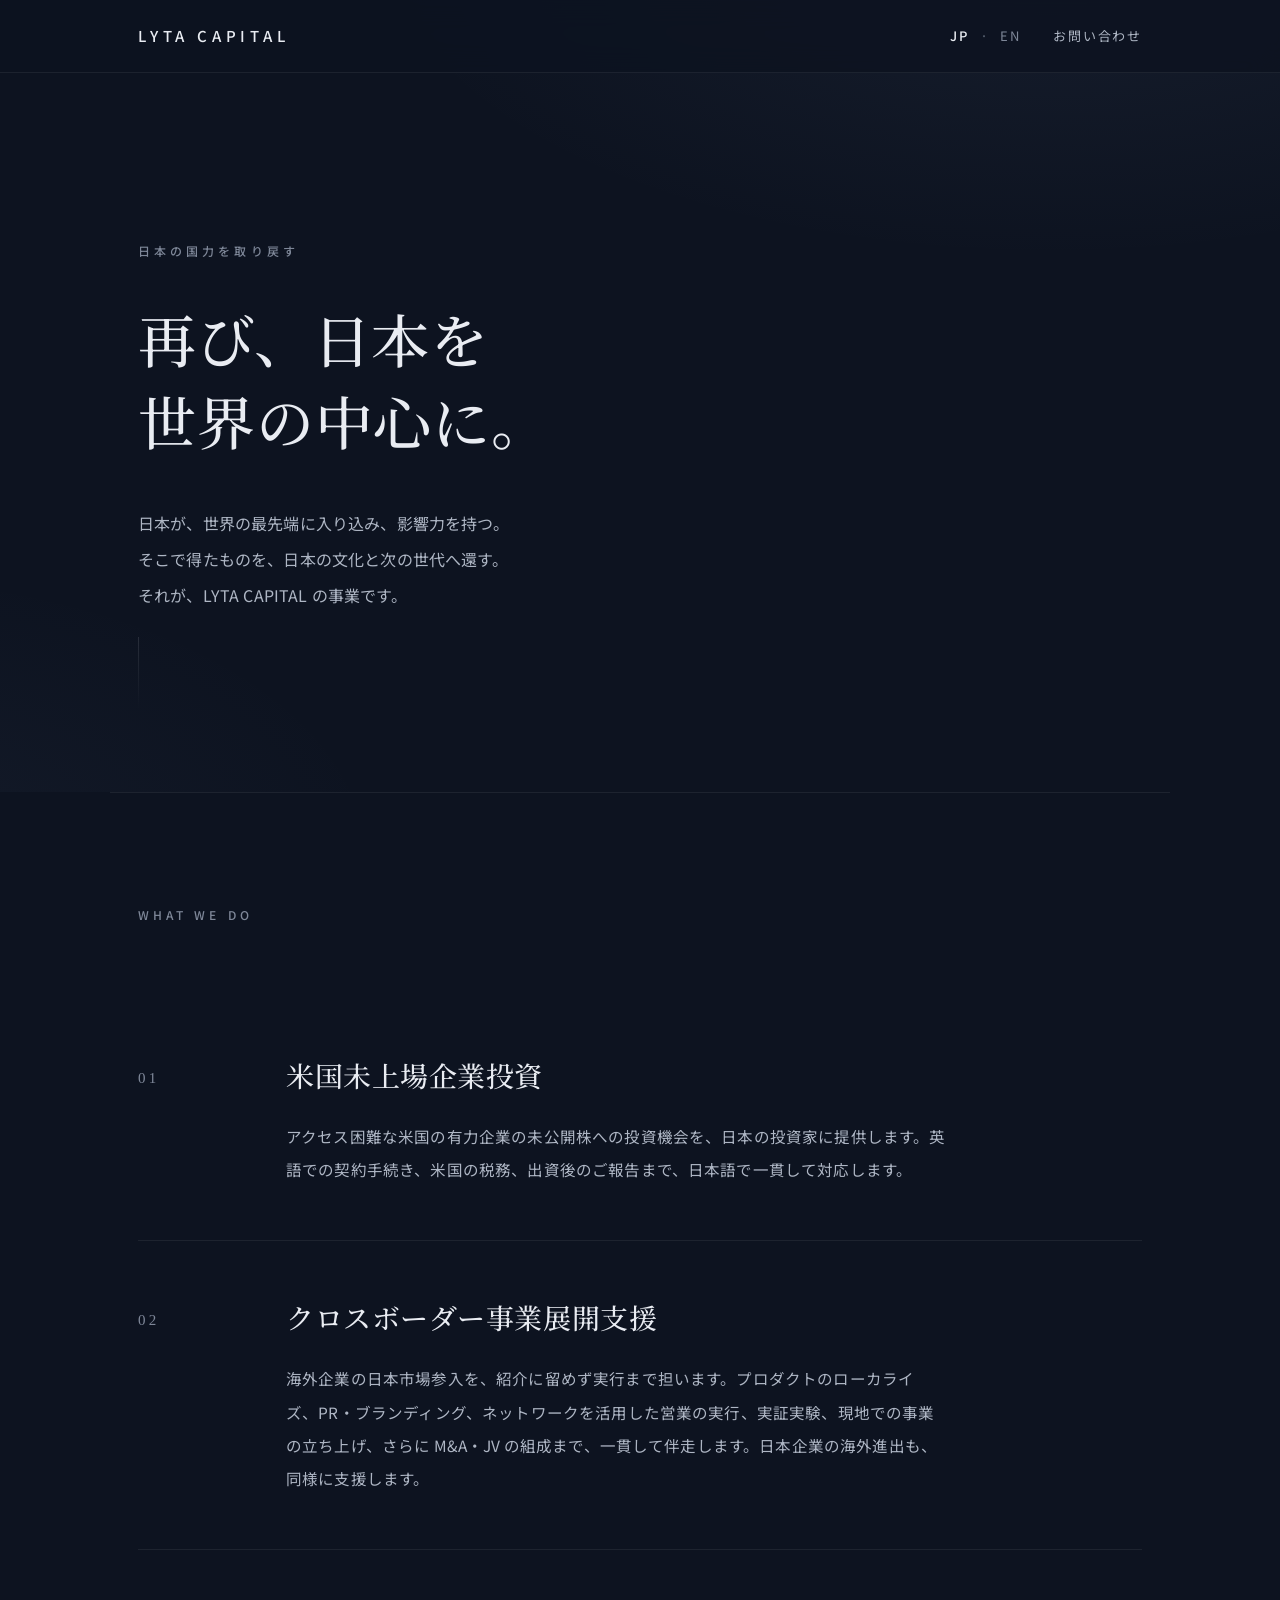
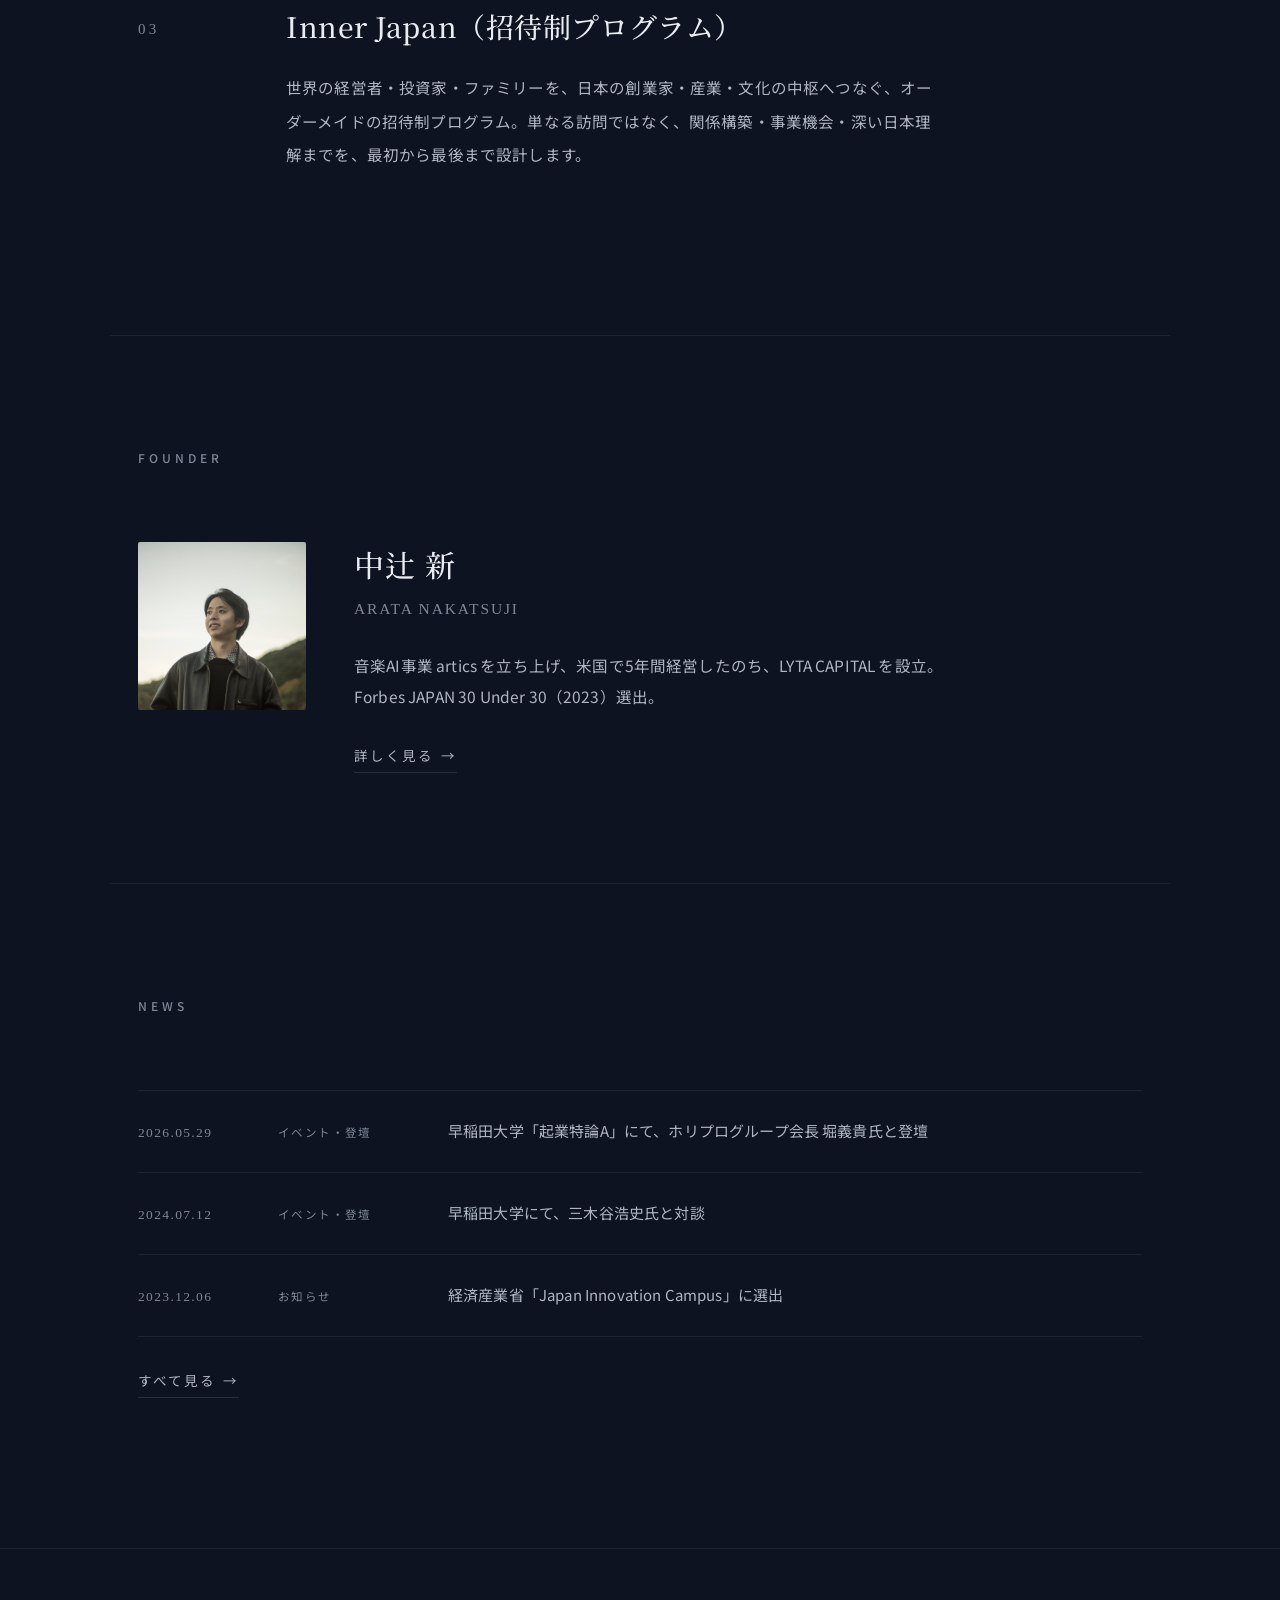
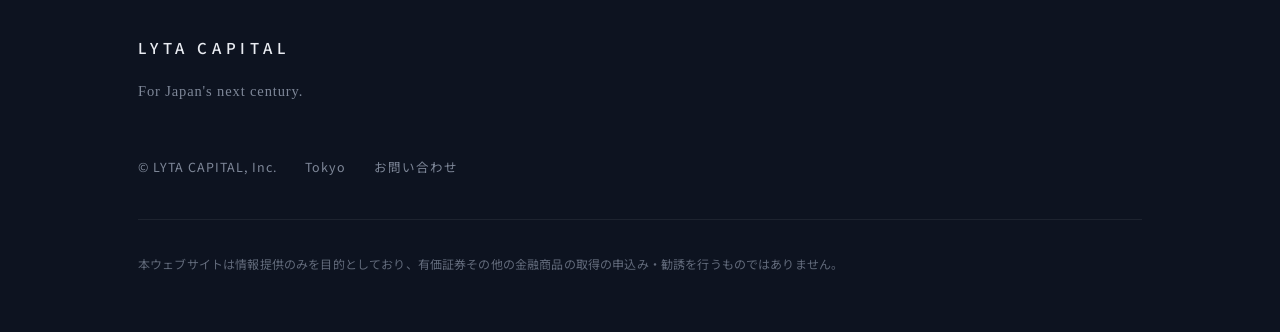
==== index.html @ 0db658bf "LYTA CAPITAL corporate site: JP/EN, founder, news, contact Rebuilt from the Base44 site as a static " ====
<!DOCTYPE html>
<html lang="ja">
<head>
<meta charset="UTF-8">
<meta name="viewport" content="width=device-width, initial-scale=1.0">
<title>LYTA CAPITAL</title>
<meta name="description" content="再び、日本を世界の中心に。LYTA CAPITALは、米国未上場企業への投資機会の提供、海外企業の日本市場参入の実行支援、招待制プログラム Inner Japan を展開しています。">
<link rel="canonical" href="https://home.lyta-capital.com/">
<link rel="alternate" hreflang="ja" href="https://home.lyta-capital.com/">
<link rel="alternate" hreflang="en" href="https://home.lyta-capital.com/en/">
<link rel="alternate" hreflang="x-default" href="https://home.lyta-capital.com/en/">
<meta property="og:type" content="website">
<meta property="og:site_name" content="LYTA CAPITAL">
<meta property="og:title" content="LYTA CAPITAL">
<meta property="og:description" content="再び、日本を世界の中心に。米国未上場企業投資、クロスボーダー事業展開支援、招待制プログラム Inner Japan。">
<meta property="og:url" content="https://home.lyta-capital.com/">
<meta property="og:image" content="https://home.lyta-capital.com/img/ogp.png">
<meta property="og:locale" content="ja_JP">
<meta name="twitter:card" content="summary_large_image">
<link rel="icon" href="/img/favicon.svg" type="image/svg+xml">
<link rel="preconnect" href="https://fonts.googleapis.com">
<link rel="preconnect" href="https://fonts.gstatic.com" crossorigin>
<link href="https://fonts.googleapis.com/css2?family=Noto+Sans+JP:wght@400;500&family=Noto+Serif+JP:wght@500&display=swap" rel="stylesheet">
<link rel="stylesheet" href="/css/style.css">
<script type="application/ld+json">
{
  "@context": "https://schema.org",
  "@type": "Organization",
  "name": "LYTA CAPITAL, Inc.",
  "alternateName": "株式会社LYTA CAPITAL",
  "url": "https://home.lyta-capital.com/",
  "founder": { "@type": "Person", "name": "Arata Nakatsuji" },
  "address": { "@type": "PostalAddress", "addressLocality": "Tokyo", "addressCountry": "JP" }
}
</script>
</head>
<body>

<header class="site-header">
  <div class="inner">
    <a class="wordmark" href="/">LYTA CAPITAL</a>
    <nav class="site-nav">
      <div class="lang-switch">
        <span class="current">JP</span><span class="sep">・</span><a href="/en/">EN</a>
      </div>
      <a class="nav-contact" href="/contact/">お問い合わせ</a>
    </nav>
  </div>
</header>

<main>

  <section class="hero">
    <div class="inner">
      <p class="kicker reveal">日本の国力を取り戻す</p>
      <h1 class="reveal">再び、日本を<br>世界の中心に。</h1>
      <p class="lead reveal">
        日本が、世界の最先端に入り込み、影響力を持つ。<br>
        そこで得たものを、日本の文化と次の世代へ還す。<br>
        それが、LYTA CAPITAL の事業です。
      </p>
      <div class="scroll-hint" aria-hidden="true"></div>
    </div>
  </section>

  <section class="section" id="what-we-do">
    <p class="section-label reveal">WHAT WE DO</p>

    <article class="service reveal">
      <div class="num">01</div>
      <div>
        <h3>米国未上場企業投資</h3>
        <p>アクセス困難な米国の有力企業の未公開株への投資機会を、日本の投資家に提供します。英語での契約手続き、米国の税務、出資後のご報告まで、日本語で一貫して対応します。</p>
      </div>
    </article>

    <article class="service reveal">
      <div class="num">02</div>
      <div>
        <h3>クロスボーダー事業展開支援</h3>
        <p>海外企業の日本市場参入を、紹介に留めず実行まで担います。プロダクトのローカライズ、PR・ブランディング、ネットワークを活用した営業の実行、実証実験、現地での事業の立ち上げ、さらに M&amp;A・JV の組成まで、一貫して伴走します。日本企業の海外進出も、同様に支援します。</p>
      </div>
    </article>

    <article class="service reveal">
      <div class="num">03</div>
      <div>
        <h3>Inner Japan（招待制プログラム）</h3>
        <p>世界の経営者・投資家・ファミリーを、日本の創業家・産業・文化の中枢へつなぐ、オーダーメイドの招待制プログラム。単なる訪問ではなく、関係構築・事業機会・深い日本理解までを、最初から最後まで設計します。</p>
      </div>
    </article>
  </section>

  <section class="section" id="founder">
    <p class="section-label reveal">FOUNDER</p>
    <div class="founder-grid reveal">
      <img class="founder-photo" src="/img/arata.jpg" alt="中辻 新" width="168" height="168">
      <div>
        <h3 class="founder-name">中辻 新</h3>
        <p class="founder-name-en">ARATA NAKATSUJI</p>
        <p>音楽AI事業 artics を立ち上げ、米国で5年間経営したのち、LYTA CAPITAL を設立。Forbes JAPAN 30 Under 30（2023）選出。</p>
        <a class="text-link" href="/founder/">詳しく見る<span class="arrow">&rarr;</span></a>
      </div>
    </div>
  </section>

  <section class="section" id="news">
    <p class="section-label reveal">NEWS</p>
    <div class="reveal">
      <div class="news-item">
        <span class="news-date">2026.05.29</span>
        <span class="news-cat">イベント・登壇</span>
        <span class="news-title">早稲田大学「起業特論A」にて、ホリプログループ会長 堀義貴氏と登壇</span>
      </div>
      <div class="news-item">
        <span class="news-date">2024.07.12</span>
        <span class="news-cat">イベント・登壇</span>
        <span class="news-title">早稲田大学にて、三木谷浩史氏と対談</span>
      </div>
      <div class="news-item">
        <span class="news-date">2023.12.06</span>
        <span class="news-cat">お知らせ</span>
        <span class="news-title">経済産業省「Japan Innovation Campus」に選出</span>
      </div>
      <a class="text-link" href="/news/">すべて見る<span class="arrow">&rarr;</span></a>
    </div>
  </section>

</main>

<footer class="site-footer">
  <div class="inner">
    <span class="wordmark">LYTA CAPITAL</span>
    <p class="footer-tagline">For Japan's next century.</p>
    <div class="footer-meta">
      <span>&copy; LYTA CAPITAL, Inc.</span>
      <span>Tokyo</span>
      <a href="/contact/">お問い合わせ</a>
    </div>
    <p class="footer-legal">本ウェブサイトは情報提供のみを目的としており、有価証券その他の金融商品の取得の申込み・勧誘を行うものではありません。</p>
  </div>
</footer>

<script>
(function () {
  var els = document.querySelectorAll('.reveal');
  if (!('IntersectionObserver' in window)) {
    els.forEach(function (el) { el.classList.add('is-visible'); });
    return;
  }
  var io = new IntersectionObserver(function (entries) {
    entries.forEach(function (e) {
      if (e.isIntersecting) { e.target.classList.add('is-visible'); io.unobserve(e.target); }
    });
  }, { threshold: 0.12, rootMargin: '0px 0px -40px 0px' });
  els.forEach(function (el) { io.observe(el); });
})();
</script>

</body>
</html>
---- css/style.css ----
/* ==========================================================
   LYTA CAPITAL (home.lyta-capital.com)
   Ink-dark, serif-led, quiet luxury. No gold, no purple.
   ========================================================== */

*, *::before, *::after { box-sizing: border-box; margin: 0; padding: 0; }

:root {
  --bg: #0D1320;
  --text: #E9ECF2;
  --text-soft: #AEB6C4;
  --muted: #7E8798;
  --hairline: rgba(233, 236, 242, 0.12);
  --hairline-soft: rgba(233, 236, 242, 0.07);
  --accent: #8FA8D6;
  --serif-en: Georgia, 'Times New Roman', 'Noto Serif JP', serif;
  --serif-jp: 'Noto Serif JP', 'Hiragino Mincho ProN', 'Yu Mincho', Georgia, serif;
  --sans: 'Noto Sans JP', -apple-system, BlinkMacSystemFont, 'Helvetica Neue', Arial, sans-serif;
  --w: 1060px;
}

html { scroll-behavior: smooth; }

body {
  background: var(--bg);
  color: var(--text-soft);
  font-family: var(--sans);
  font-weight: 400;
  font-size: 16px;
  line-height: 2.0;
  letter-spacing: 0.01em;
  -webkit-font-smoothing: antialiased;
  text-rendering: optimizeLegibility;
}

img { max-width: 100%; display: block; }
a { color: inherit; text-decoration: none; }

::selection { background: rgba(143, 168, 214, 0.25); }

/* ----------------------------------------------------------
   Header
   ---------------------------------------------------------- */
.site-header {
  position: fixed;
  top: 0; left: 0; right: 0;
  z-index: 100;
  background: rgba(13, 19, 32, 0.82);
  -webkit-backdrop-filter: blur(14px);
  backdrop-filter: blur(14px);
  border-bottom: 1px solid var(--hairline-soft);
}

.site-header .inner {
  max-width: var(--w);
  margin: 0 auto;
  padding: 0 28px;
  height: 72px;
  display: flex;
  align-items: center;
  justify-content: space-between;
}

.wordmark {
  font-family: var(--sans);
  font-weight: 500;
  font-size: 15px;
  letter-spacing: 0.32em;
  color: var(--text);
  white-space: nowrap;
}

.site-nav {
  display: flex;
  align-items: center;
  gap: 32px;
  font-size: 13px;
  letter-spacing: 0.14em;
}

.lang-switch { display: flex; align-items: center; gap: 10px; color: var(--muted); }
.lang-switch a { color: var(--muted); transition: color 0.25s ease; }
.lang-switch a:hover { color: var(--text); }
.lang-switch .current { color: var(--text); font-weight: 500; }
.lang-switch .sep { font-size: 10px; opacity: 0.6; }

.nav-contact { color: var(--text-soft); transition: color 0.25s ease; }
.nav-contact:hover { color: var(--text); }

/* ----------------------------------------------------------
   Hero
   ---------------------------------------------------------- */
.hero {
  min-height: 88vh;
  display: flex;
  align-items: center;
  position: relative;
  overflow: hidden;
}

.hero::before {
  content: "";
  position: absolute;
  inset: 0;
  background:
    radial-gradient(1100px 520px at 82% -8%, rgba(143, 168, 214, 0.075), transparent 62%),
    radial-gradient(900px 480px at -12% 108%, rgba(143, 168, 214, 0.05), transparent 60%);
  pointer-events: none;
}

.hero .inner {
  max-width: var(--w);
  margin: 0 auto;
  padding: 150px 28px 90px;
  position: relative;
  width: 100%;
}

.kicker {
  font-size: 12px;
  font-weight: 500;
  letter-spacing: 0.34em;
  color: var(--muted);
  margin-bottom: 34px;
}

.hero h1 {
  font-weight: 500;
  color: var(--text);
  font-size: clamp(34px, 5.2vw, 58px);
  line-height: 1.42;
  letter-spacing: 0.015em;
  margin-bottom: 44px;
}

html[lang="ja"] .hero h1 { font-family: var(--serif-jp); }
html[lang="en"] .hero h1 { font-family: var(--serif-en); font-weight: 400; letter-spacing: 0.005em; }

.hero .lead {
  max-width: 640px;
  font-size: 16px;
  line-height: 2.25;
  color: var(--text-soft);
}

.hero .lead strong { color: var(--text); font-weight: 500; }

.hero .scroll-hint {
  position: absolute;
  left: 28px;
  bottom: -6px;
  width: 1px;
  height: 72px;
  background: linear-gradient(to bottom, var(--hairline), transparent);
}

/* ----------------------------------------------------------
   Sections
   ---------------------------------------------------------- */
.section {
  max-width: var(--w);
  margin: 0 auto;
  padding: 110px 28px;
  border-top: 1px solid var(--hairline-soft);
}

.section-label {
  font-size: 12px;
  font-weight: 500;
  letter-spacing: 0.34em;
  color: var(--muted);
  margin-bottom: 72px;
}

/* services */
.service {
  display: grid;
  grid-template-columns: 120px 1fr;
  gap: 28px;
  padding: 54px 0;
}

.service + .service { border-top: 1px solid var(--hairline-soft); }

.service .num {
  font-family: var(--serif-en);
  font-size: 15px;
  letter-spacing: 0.22em;
  color: var(--muted);
  padding-top: 10px;
}

.service h3 {
  font-weight: 500;
  color: var(--text);
  font-size: clamp(22px, 2.6vw, 28px);
  line-height: 1.6;
  letter-spacing: 0.02em;
  margin-bottom: 22px;
}

html[lang="ja"] .service h3 { font-family: var(--serif-jp); }
html[lang="en"] .service h3 { font-family: var(--serif-en); font-weight: 400; }

.service p {
  max-width: 660px;
  font-size: 15.5px;
  line-height: 2.15;
}

.service p + p { margin-top: 18px; }

.service .note {
  font-size: 14px;
  color: var(--muted);
  line-height: 2.0;
}

/* founder teaser */
.founder-grid {
  display: grid;
  grid-template-columns: 168px 1fr;
  gap: 48px;
  align-items: start;
}

.founder-photo {
  width: 168px;
  height: 168px;
  object-fit: cover;
  filter: grayscale(28%) contrast(1.02);
  border-radius: 2px;
}

.founder-name {
  color: var(--text);
  font-weight: 500;
  font-size: clamp(24px, 3vw, 30px);
  line-height: 1.5;
  letter-spacing: 0.03em;
  margin-bottom: 6px;
}

html[lang="ja"] .founder-name { font-family: var(--serif-jp); }
html[lang="en"] .founder-name { font-family: var(--serif-en); font-weight: 400; }

.founder-name-en {
  font-family: var(--serif-en);
  font-size: 14px;
  letter-spacing: 0.12em;
  color: var(--muted);
  margin-bottom: 26px;
}

.founder-grid p { max-width: 620px; font-size: 15.5px; }

.text-link {
  display: inline-block;
  margin-top: 30px;
  font-size: 13.5px;
  letter-spacing: 0.14em;
  color: var(--text-soft);
  border-bottom: 1px solid var(--hairline);
  padding-bottom: 3px;
  transition: color 0.25s ease, border-color 0.25s ease;
}

.text-link:hover { color: var(--text); border-color: var(--text-soft); }

.text-link .arrow { display: inline-block; margin-left: 8px; transition: transform 0.25s ease; }
.text-link:hover .arrow { transform: translateX(4px); }

/* news list */
.news-item {
  display: grid;
  grid-template-columns: 120px 150px 1fr;
  gap: 20px;
  align-items: baseline;
  padding: 26px 0;
  border-bottom: 1px solid var(--hairline-soft);
  font-size: 15px;
}

.news-item:first-of-type { border-top: 1px solid var(--hairline-soft); }

.news-date {
  font-family: var(--serif-en);
  font-size: 13.5px;
  letter-spacing: 0.1em;
  color: var(--muted);
}

.news-cat {
  font-size: 11.5px;
  letter-spacing: 0.12em;
  color: var(--muted);
}

.news-title { color: var(--text-soft); line-height: 1.9; }

/* news page filter */
.news-filter {
  display: flex;
  flex-wrap: wrap;
  gap: 26px;
  margin-bottom: 56px;
}

.news-filter button {
  background: none;
  border: none;
  color: var(--muted);
  font-family: var(--sans);
  font-size: 13px;
  letter-spacing: 0.1em;
  cursor: pointer;
  padding: 2px 0;
  border-bottom: 1px solid transparent;
  transition: color 0.25s ease, border-color 0.25s ease;
}

.news-filter button:hover { color: var(--text); }
.news-filter button.active { color: var(--text); border-color: var(--text-soft); }

/* ----------------------------------------------------------
   Founder page
   ---------------------------------------------------------- */
.page-hero {
  max-width: var(--w);
  margin: 0 auto;
  padding: 170px 28px 60px;
}

.page-hero .section-label { margin-bottom: 48px; }

.founder-head {
  display: grid;
  grid-template-columns: 200px 1fr;
  gap: 56px;
  align-items: center;
  margin-bottom: 24px;
}

.founder-head .founder-photo { width: 200px; height: 200px; }

.founder-head h1 {
  color: var(--text);
  font-weight: 500;
  font-size: clamp(30px, 4vw, 40px);
  letter-spacing: 0.04em;
  line-height: 1.4;
  margin-bottom: 8px;
}

html[lang="ja"] .founder-head h1 { font-family: var(--serif-jp); }
html[lang="en"] .founder-head h1 { font-family: var(--serif-en); font-weight: 400; }

.founder-body { max-width: 720px; }

.founder-body .statement {
  font-size: 16.5px;
  line-height: 2.35;
  color: var(--text-soft);
}

.founder-body .statement + .statement { margin-top: 26px; }

.founder-section { margin-top: 72px; }

.founder-section h2 {
  font-size: 13px;
  font-weight: 500;
  letter-spacing: 0.3em;
  color: var(--muted);
  margin-bottom: 28px;
}

.founder-section ul { list-style: none; }

.founder-section li {
  position: relative;
  padding: 14px 0 14px 26px;
  border-bottom: 1px solid var(--hairline-soft);
  font-size: 15px;
  line-height: 2.0;
}

.founder-section li:first-child { border-top: 1px solid var(--hairline-soft); }

.founder-section li::before {
  content: "";
  position: absolute;
  left: 2px;
  top: 2.05em;
  width: 10px;
  height: 1px;
  background: var(--muted);
}

/* ----------------------------------------------------------
   Contact
   ---------------------------------------------------------- */
.contact-wrap { max-width: 640px; }

.contact-lead { margin-bottom: 54px; font-size: 15.5px; }

.field { margin-bottom: 34px; }

.field label {
  display: block;
  font-size: 12.5px;
  letter-spacing: 0.18em;
  color: var(--muted);
  margin-bottom: 12px;
}

.field input,
.field textarea {
  width: 100%;
  background: transparent;
  border: none;
  border-bottom: 1px solid var(--hairline);
  color: var(--text);
  font-family: var(--sans);
  font-size: 16px;
  line-height: 1.8;
  padding: 6px 2px 12px;
  transition: border-color 0.3s ease;
}

.field textarea { min-height: 140px; resize: vertical; }

.field input:focus,
.field textarea:focus {
  outline: none;
  border-bottom-color: var(--accent);
}

.submit-btn {
  margin-top: 18px;
  background: transparent;
  border: 1px solid var(--hairline);
  color: var(--text);
  font-family: var(--sans);
  font-size: 13.5px;
  letter-spacing: 0.22em;
  padding: 16px 46px;
  cursor: pointer;
  transition: border-color 0.3s ease, background 0.3s ease;
}

.submit-btn:hover { border-color: var(--text-soft); background: rgba(233, 236, 242, 0.04); }

.form-status { margin-top: 22px; font-size: 14px; color: var(--muted); min-height: 1.5em; }

/* ----------------------------------------------------------
   Footer
   ---------------------------------------------------------- */
.site-footer {
  border-top: 1px solid var(--hairline-soft);
  margin-top: 40px;
}

.site-footer .inner {
  max-width: var(--w);
  margin: 0 auto;
  padding: 84px 28px 56px;
}

.site-footer .wordmark { display: block; margin-bottom: 14px; }

.footer-tagline {
  font-family: var(--serif-en);
  font-size: 14.5px;
  letter-spacing: 0.06em;
  color: var(--muted);
  margin-bottom: 48px;
}

.footer-meta {
  display: flex;
  flex-wrap: wrap;
  gap: 8px 28px;
  font-size: 12.5px;
  letter-spacing: 0.08em;
  color: var(--muted);
  padding-bottom: 40px;
  border-bottom: 1px solid var(--hairline-soft);
}

.footer-legal {
  padding-top: 32px;
  font-size: 12px;
  line-height: 2.0;
  color: rgba(126, 135, 152, 0.75);
  max-width: 760px;
}

/* ----------------------------------------------------------
   Reveal on scroll
   ---------------------------------------------------------- */
.reveal {
  opacity: 0;
  transform: translateY(14px);
  transition: opacity 0.7s cubic-bezier(0.22, 1, 0.36, 1), transform 0.7s cubic-bezier(0.22, 1, 0.36, 1);
}

.reveal.is-visible { opacity: 1; transform: none; }

@media (prefers-reduced-motion: reduce) {
  html { scroll-behavior: auto; }
  .reveal { opacity: 1; transform: none; transition: none; }
}

/* ----------------------------------------------------------
   Responsive
   ---------------------------------------------------------- */
@media (max-width: 720px) {
  body { font-size: 15px; }

  .site-header .inner { padding: 0 20px; height: 64px; }
  .wordmark { font-size: 13px; letter-spacing: 0.26em; }
  .site-nav { gap: 20px; }

  .hero { min-height: 78vh; }
  .hero .inner { padding: 130px 20px 70px; }
  .hero h1 { font-size: clamp(30px, 8.4vw, 40px); margin-bottom: 34px; }
  .hero .lead { font-size: 15px; line-height: 2.15; }
  .hero .scroll-hint { left: 20px; }

  .section { padding: 78px 20px; }
  .section-label { margin-bottom: 48px; }

  .service { grid-template-columns: 1fr; gap: 10px; padding: 40px 0; }
  .service .num { padding-top: 0; }

  .founder-grid { grid-template-columns: 1fr; gap: 32px; }
  .founder-head { grid-template-columns: 1fr; gap: 32px; }

  .news-item { grid-template-columns: 96px 1fr; gap: 8px 16px; padding: 20px 0; }
  .news-item .news-title { grid-column: 1 / -1; }

  .page-hero { padding: 130px 20px 40px; }

  .site-footer .inner { padding: 64px 20px 44px; }
}
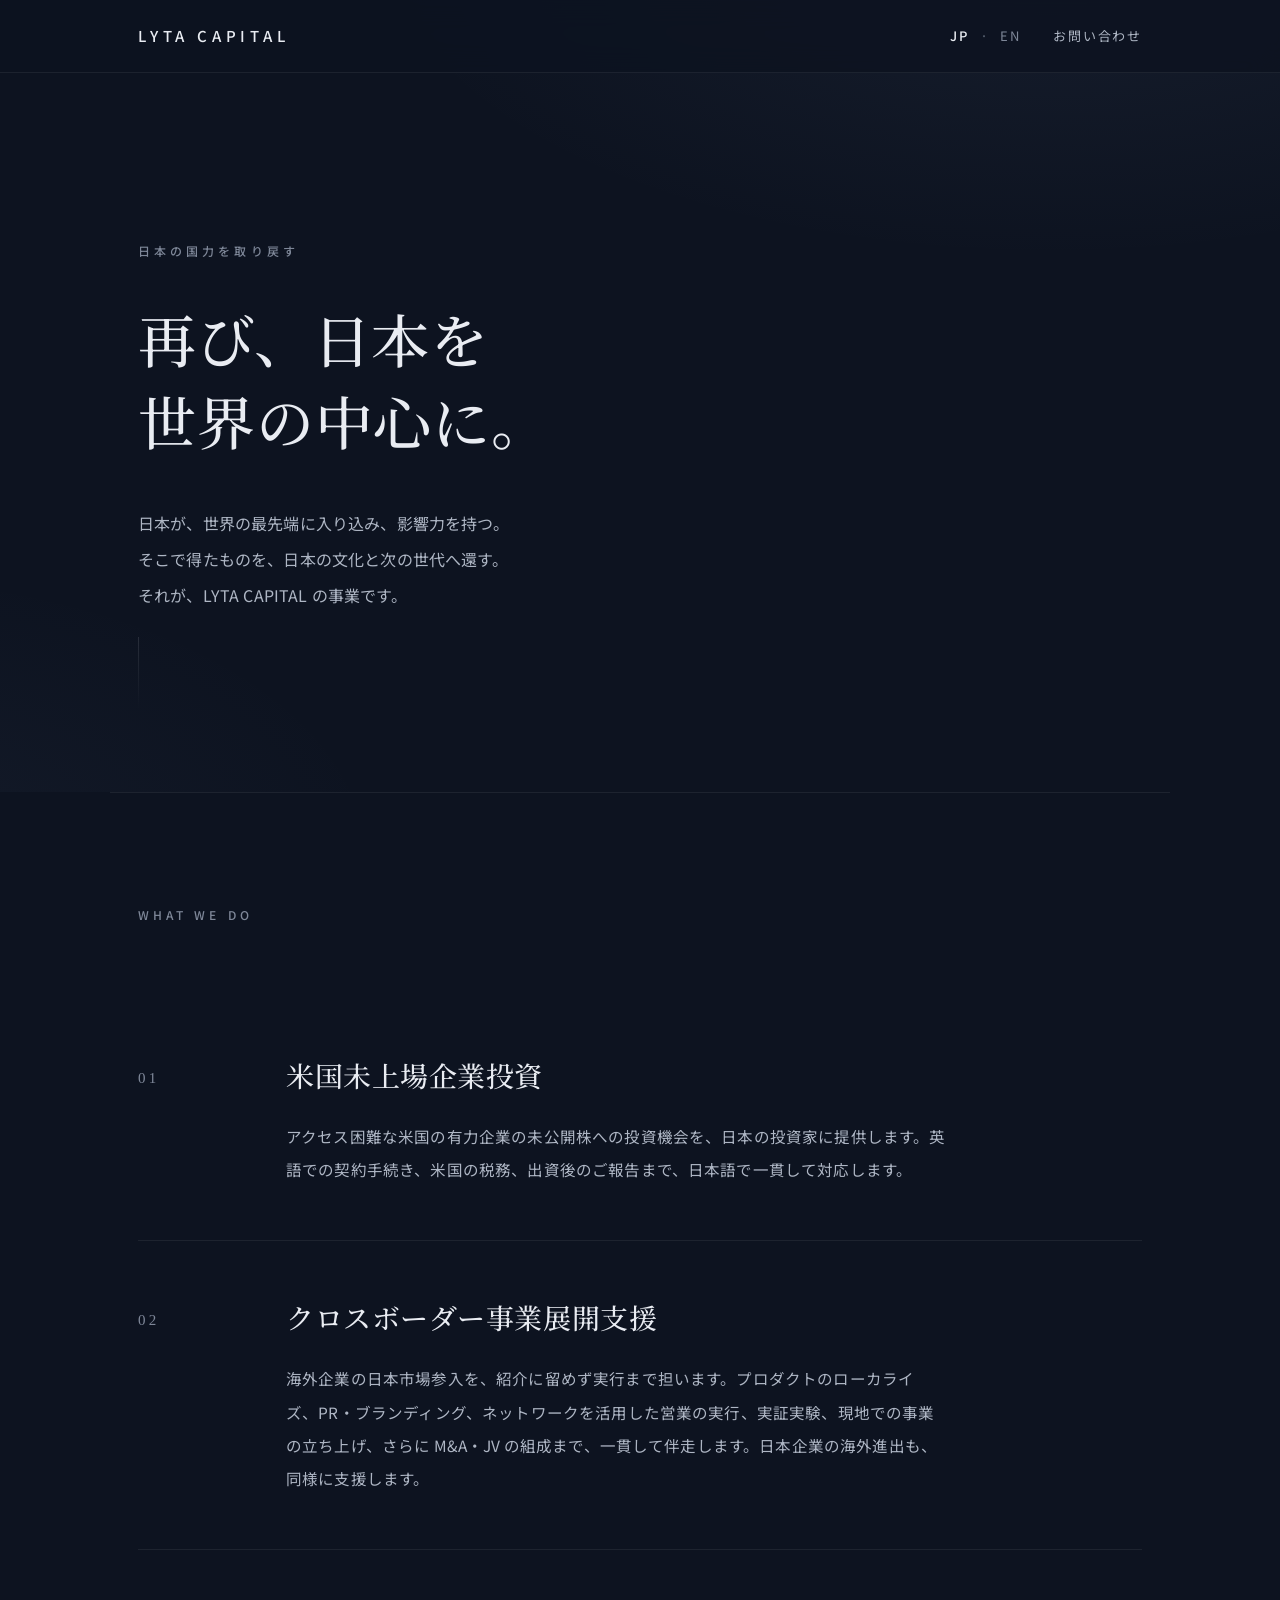
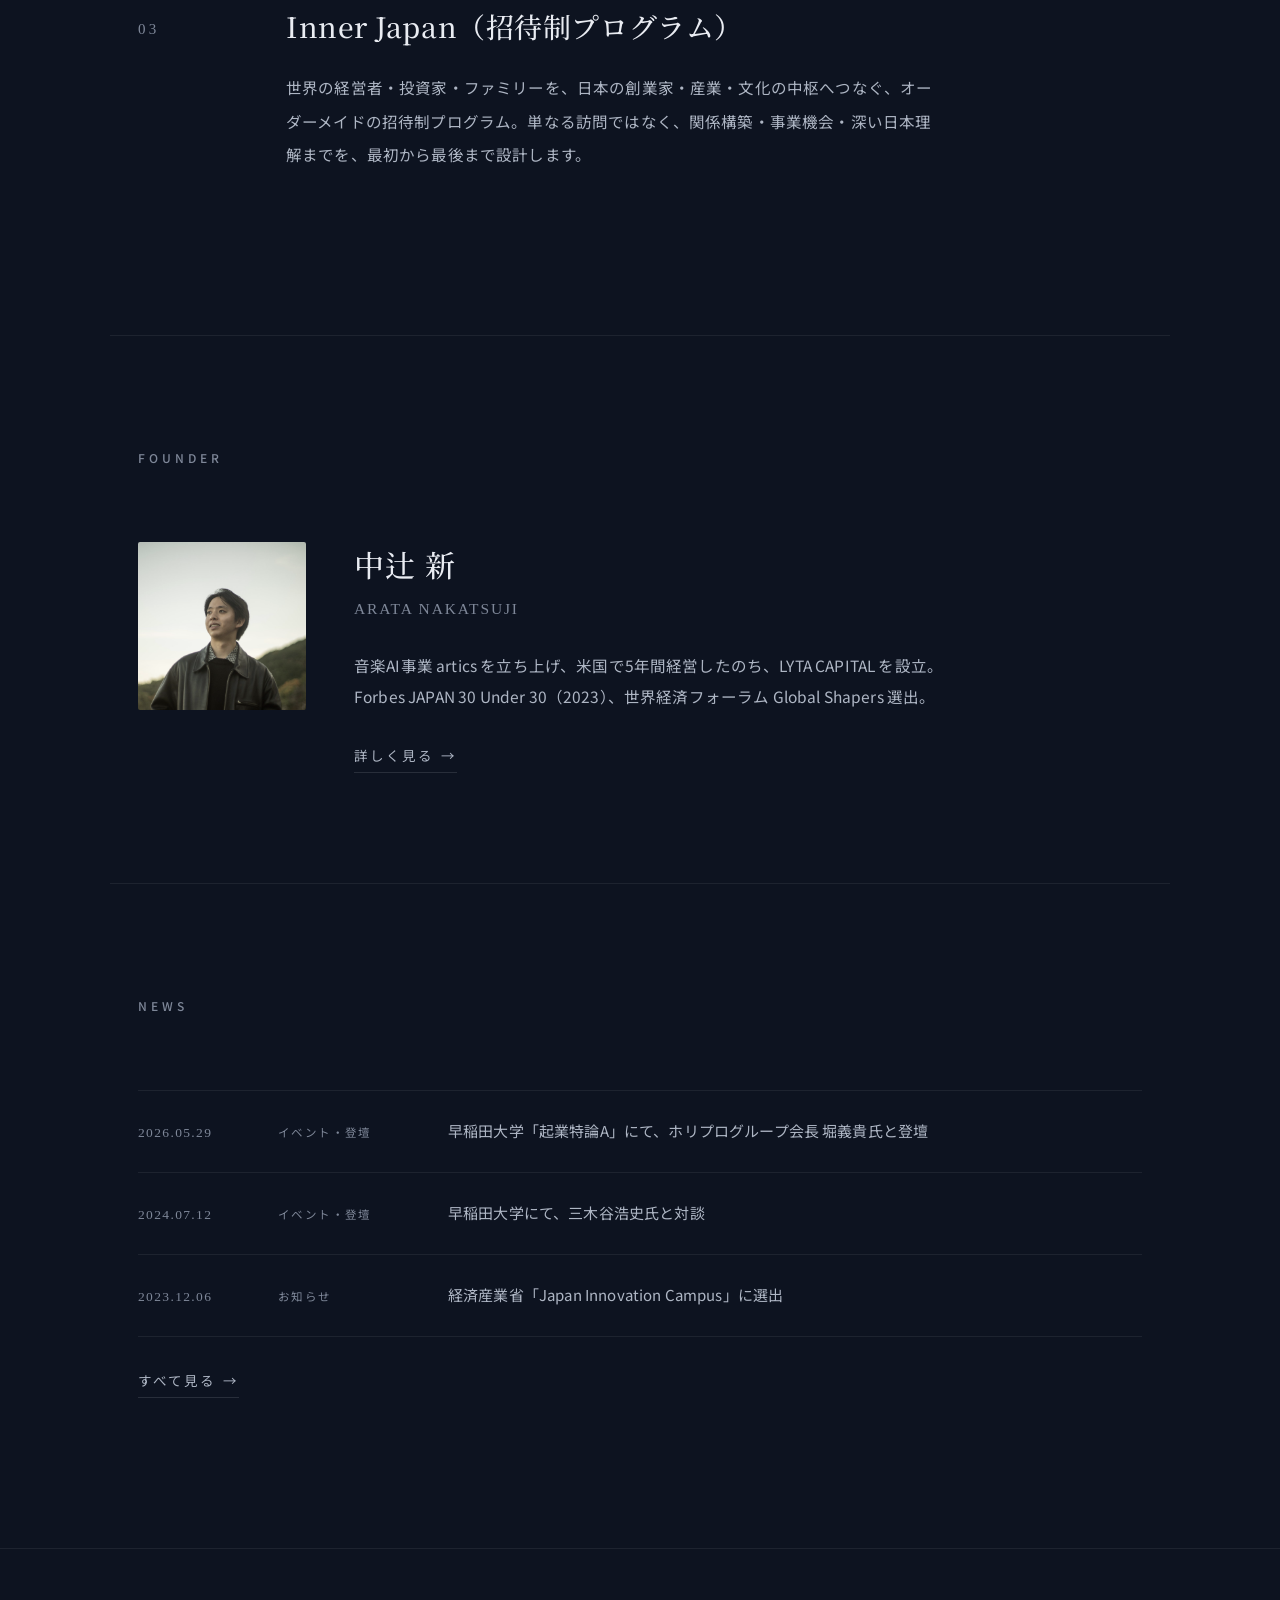
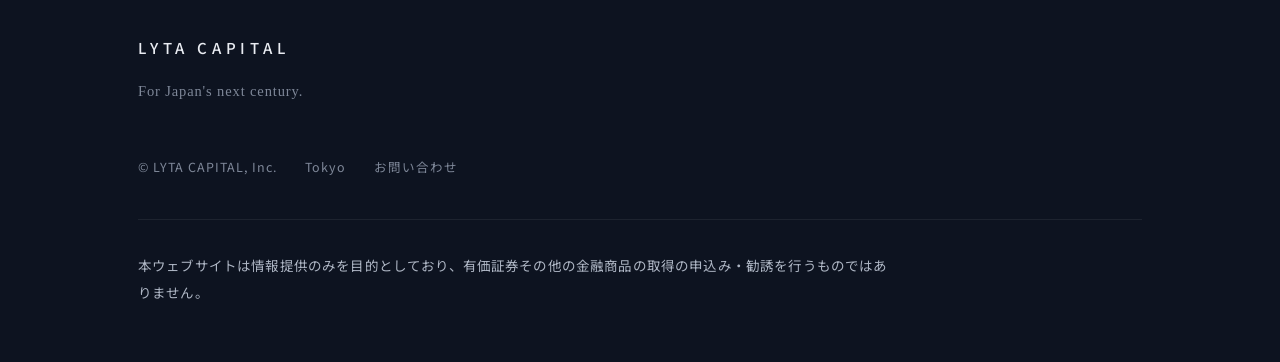
==== commit 36625368: "Apply external review fixes: a11y, headings, form validation, legal text contrast Co-Authored-By: Cl" ====
--- a/index.html
+++ b/index.html
@@ -64,7 +64,7 @@
   </section>
 
   <section class="section" id="what-we-do">
-    <p class="section-label reveal">WHAT WE DO</p>
+    <h2 class="section-label reveal">WHAT WE DO</h2>
 
     <article class="service reveal">
       <div class="num">01</div>
@@ -92,20 +92,20 @@
   </section>
 
   <section class="section" id="founder">
-    <p class="section-label reveal">FOUNDER</p>
+    <h2 class="section-label reveal">FOUNDER</h2>
     <div class="founder-grid reveal">
       <img class="founder-photo" src="/img/arata.jpg" alt="中辻 新" width="168" height="168">
       <div>
         <h3 class="founder-name">中辻 新</h3>
         <p class="founder-name-en">ARATA NAKATSUJI</p>
-        <p>音楽AI事業 artics を立ち上げ、米国で5年間経営したのち、LYTA CAPITAL を設立。Forbes JAPAN 30 Under 30（2023）選出。</p>
+        <p>音楽AI事業 artics を立ち上げ、米国で5年間経営したのち、LYTA CAPITAL を設立。Forbes JAPAN 30 Under 30（2023）、世界経済フォーラム Global Shapers 選出。</p>
         <a class="text-link" href="/founder/">詳しく見る<span class="arrow">&rarr;</span></a>
       </div>
     </div>
   </section>
 
   <section class="section" id="news">
-    <p class="section-label reveal">NEWS</p>
+    <h2 class="section-label reveal">NEWS</h2>
     <div class="reveal">
       <div class="news-item">
         <span class="news-date">2026.05.29</span>
--- a/css/style.css
+++ b/css/style.css
@@ -451,7 +451,11 @@
 
 .submit-btn:hover { border-color: var(--text-soft); background: rgba(233, 236, 242, 0.04); }
 
-.form-status { margin-top: 22px; font-size: 14px; color: var(--muted); min-height: 1.5em; }
+.submit-btn:disabled { opacity: 0.45; cursor: default; }
+
+.form-note { margin-top: 26px; font-size: 13px; color: var(--muted); line-height: 1.9; }
+
+.form-status { margin-top: 10px; font-size: 14px; color: var(--text-soft); min-height: 1.5em; }
 
 /* ----------------------------------------------------------
    Footer
@@ -490,9 +494,9 @@
 
 .footer-legal {
   padding-top: 32px;
-  font-size: 12px;
+  font-size: 13.5px;
   line-height: 2.0;
-  color: rgba(126, 135, 152, 0.75);
+  color: var(--text-soft);
   max-width: 760px;
 }
 
